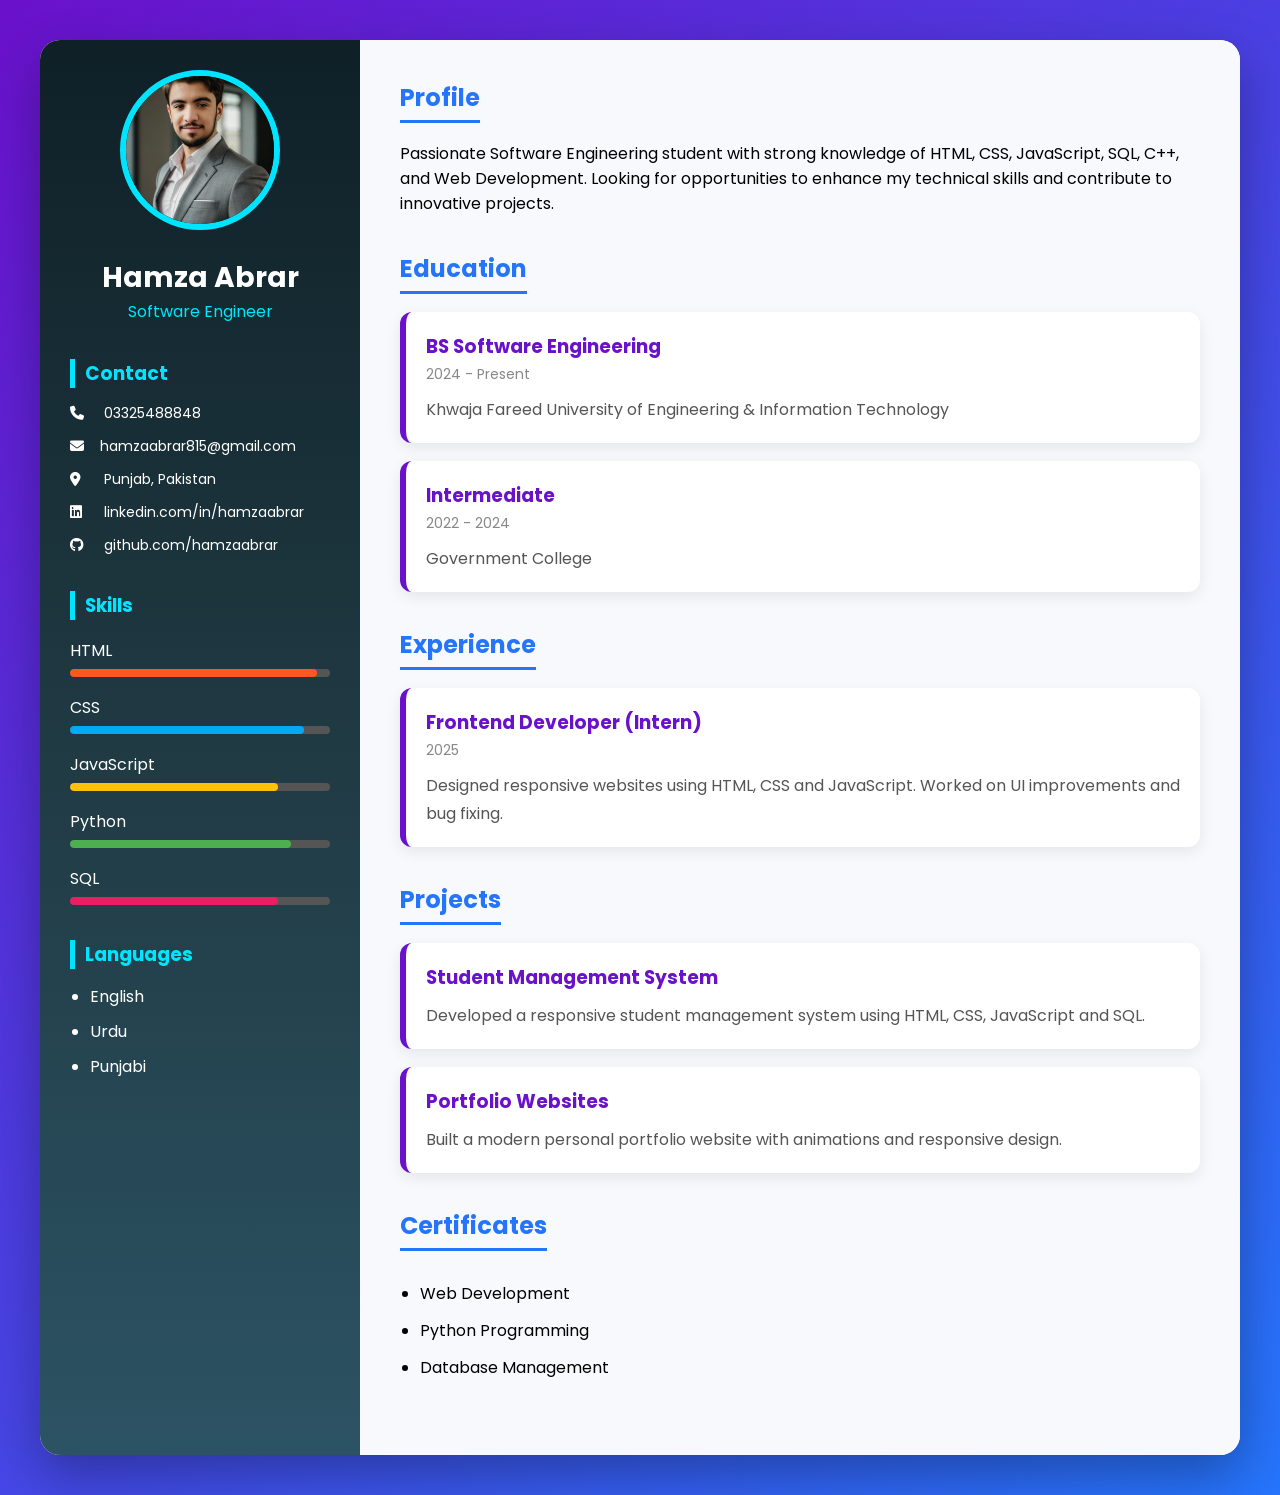
==== index.html @ 1f0e8461 "Rename file 1.html to index.html" ====
<!DOCTYPE html>
<html lang="en">
<head>
    <meta charset="UTF-8">
    <meta name="viewport" content="width=device-width, initial-scale=1.0">
    <title>Professional CV</title>
    <link rel="stylesheet" href="file.2.css">

    <!-- Google Fonts -->
    <link href="https://fonts.googleapis.com/css2?family=Poppins:wght@300;400;500;600;700&display=swap" rel="stylesheet">

    <!-- Font Awesome -->
    <link rel="stylesheet"
    href="https://cdnjs.cloudflare.com/ajax/libs/font-awesome/6.5.2/css/all.min.css">
</head>

<body>

<div class="container">

    <!-- LEFT SIDE -->
    <div class="left">

        <div class="profile">
            <img src="profile.jpg" alt="Profile">
            <h2>Hamza Abrar</h2>
            <h4>Software Engineer</h4>
        </div>

        <div class="section">
            <h3>Contact</h3>

            <p><i class="fa-solid fa-phone"></i> 03325488848</p>
            <p><i class="fa-solid fa-envelope"></i>hamzaabrar815@gmail.com</p>
            <p><i class="fa-solid fa-location-dot"></i> Punjab, Pakistan</p>
            <p><i class="fa-brands fa-linkedin"></i> linkedin.com/in/hamzaabrar</p>
            <p><i class="fa-brands fa-github"></i> github.com/hamzaabrar</p>

        </div>

        <div class="section">

            <h3>Skills</h3>

            <div class="skill">
                <span>HTML</span>
                <div class="bar"><div class="fill html"></div></div>
            </div>

            <div class="skill">
                <span>CSS</span>
                <div class="bar"><div class="fill css"></div></div>
            </div>

            <div class="skill">
                <span>JavaScript</span>
                <div class="bar"><div class="fill js"></div></div>
            </div>

            <div class="skill">
                <span>Python</span>
                <div class="bar"><div class="fill python"></div></div>
            </div>

            <div class="skill">
                <span>SQL</span>
                <div class="bar"><div class="fill sql"></div></div>
            </div>

        </div>

        <div class="section">
            <h3>Languages</h3>

            <ul>
                <li>English</li>
                <li>Urdu</li>
                <li>Punjabi</li>
            </ul>

        </div>

    </div>

    <!-- RIGHT SIDE -->

    <div class="right">

        <div class="box">

            <h2>Profile</h2>

            <p>
                Passionate Software Engineering student with strong knowledge of
                HTML, CSS, JavaScript, SQL, C++, and Web Development.
                Looking for opportunities to enhance my technical skills and
                contribute to innovative projects.
            </p>

        </div>

        <div class="box">

            <h2>Education</h2>

            <div class="item">

                <h3>BS Software Engineering</h3>

                <span>2024 - Present</span>

                <p>Khwaja Fareed University of Engineering & Information Technology</p>

            </div>

            <div class="item">

                <h3>Intermediate</h3>

                <span>2022 - 2024</span>

                <p>Government College</p>

            </div>

        </div>

        <div class="box">

            <h2>Experience</h2>

            <div class="item">

                <h3>Frontend Developer (Intern)</h3>

                <span>2025</span>

                <p>
                    Designed responsive websites using HTML, CSS and JavaScript.
                    Worked on UI improvements and bug fixing.
                </p>

            </div>

        </div>

        <div class="box">

            <h2>Projects</h2>

            <div class="item">

                <h3>Student Management System</h3>

                <p>
                    Developed a responsive student management system using
                    HTML, CSS, JavaScript and SQL.
                </p>

            </div>

            <div class="item">

                <h3>Portfolio Websites</h3>

                <p>
                    Built a modern personal portfolio website with animations
                    and responsive design.
                </p>

            </div>

        </div>

        <div class="box">

            <h2>Certificates</h2>

            <ul>

                <li>Web Development</li>
                <li>Python Programming</li>
                <li>Database Management</li>

            </ul>

        </div>

    </div>

</div>

</body>
</html>
---- file.2.css ----
*{
    margin:0;
    padding:0;
    box-sizing:border-box;
    font-family:'Poppins',sans-serif;
}

body{
    background:linear-gradient(135deg,#6a11cb,#2575fc);
    padding:40px;
}

.container{
    max-width:1200px;
    margin:auto;
    display:grid;
    grid-template-columns:320px 1fr;
    background:#fff;
    border-radius:20px;
    overflow:hidden;
    box-shadow:0 20px 50px rgba(0,0,0,.3);
}

.left{
    background:linear-gradient(180deg,#0f2027,#203a43,#2c5364);
    color:#fff;
    padding:30px;
}

.profile{
    text-align:center;
}

.profile img{
    width:160px;
    height:160px;
    border-radius:50%;
    border:6px solid #00e5ff;
    object-fit:cover;
    margin-bottom:20px;
}

.profile h2{
    font-size:28px;
}

.profile h4{
    color:#00e5ff;
    font-weight:400;
}

.section{
    margin-top:35px;
}

.section h3{
    margin-bottom:15px;
    color:#00e5ff;
    border-left:5px solid #00e5ff;
    padding-left:10px;
}

.section p{
    margin:12px 0;
    font-size:14px;
}

.section i{
    width:30px;
}

.skill{
    margin:18px 0;
}

.bar{
    height:8px;
    background:#555;
    border-radius:20px;
    overflow:hidden;
    margin-top:6px;
}

.fill{
    height:100%;
    border-radius:20px;
}

.html{width:95%;background:#ff5722;}
.css{width:90%;background:#03a9f4;}
.js{width:80%;background:#ffc107;}
.python{width:85%;background:#4caf50;}
.sql{width:80%;background:#e91e63;}

.section ul{
    padding-left:20px;
}

.section li{
    margin:10px 0;
}

.right{
    padding:40px;
    background:#f8f9fc;
}

.box{
    margin-bottom:35px;
}

.box h2{
    color:#2575fc;
    margin-bottom:18px;
    border-bottom:3px solid #2575fc;
    display:inline-block;
    padding-bottom:5px;
}

.item{
    background:#fff;
    padding:20px;
    border-left:6px solid #6a11cb;
    border-radius:12px;
    margin-bottom:18px;
    box-shadow:0 5px 15px rgba(0,0,0,.08);
    transition:.3s;
}

.item:hover{
    transform:translateY(-5px);
}

.item h3{
    color:#6a11cb;
}

.item span{
    color:#888;
    font-size:14px;
}

.item p{
    margin-top:10px;
    color:#555;
    line-height:1.7;
}

.box ul{
    padding-left:20px;
}

.box li{
    margin:12px 0;
}

@media(max-width:900px){

.container{
    grid-template-columns:1fr;
}

.left{
    text-align:center;
}

.section h3{
    border:none;
}

}
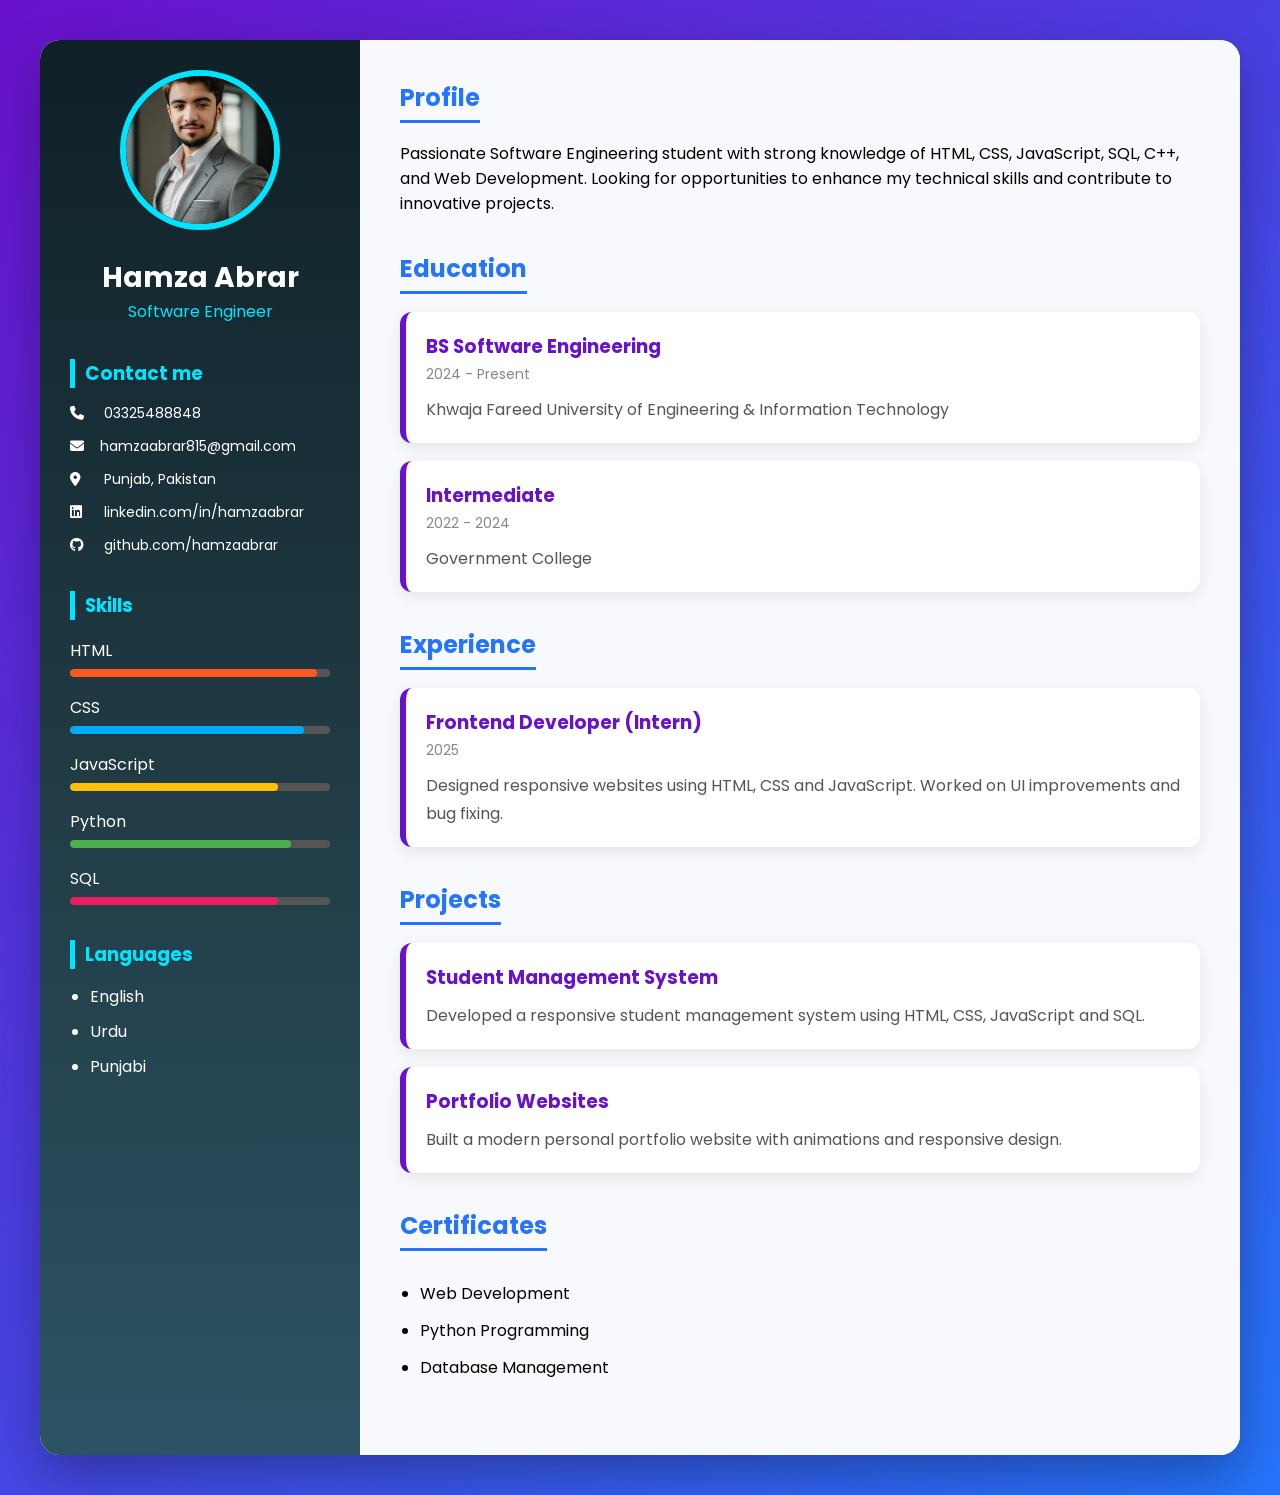
==== commit bcb2e7ba: "Update index.html" ====
--- a/index.html
+++ b/index.html
@@ -4,7 +4,7 @@
     <meta charset="UTF-8">
     <meta name="viewport" content="width=device-width, initial-scale=1.0">
     <title>Professional CV</title>
-    <link rel="stylesheet" href="file.2.css">
+    <link rel="stylesheet" href="style.css">
 
     <!-- Google Fonts -->
     <link href="https://fonts.googleapis.com/css2?family=Poppins:wght@300;400;500;600;700&display=swap" rel="stylesheet">
@@ -28,7 +28,7 @@
         </div>
 
         <div class="section">
-            <h3>Contact</h3>
+            <h3>Contact me</h3>
 
             <p><i class="fa-solid fa-phone"></i> 03325488848</p>
             <p><i class="fa-solid fa-envelope"></i>hamzaabrar815@gmail.com</p>
--- a/style.css
+++ b/style.css
@@ -0,0 +1,171 @@
+*{
+    margin:0;
+    padding:0;
+    box-sizing:border-box;
+    font-family:'Poppins',sans-serif;
+}
+
+body{
+    background:linear-gradient(135deg,#6a11cb,#2575fc);
+    padding:40px;
+}
+
+.container{
+    max-width:1200px;
+    margin:auto;
+    display:grid;
+    grid-template-columns:320px 1fr;
+    background:#fff;
+    border-radius:20px;
+    overflow:hidden;
+    box-shadow:0 20px 50px rgba(0,0,0,.3);
+}
+
+.left{
+    background:linear-gradient(180deg,#0f2027,#203a43,#2c5364);
+    color:#fff;
+    padding:30px;
+}
+
+.profile{
+    text-align:center;
+}
+
+.profile img{
+    width:160px;
+    height:160px;
+    border-radius:50%;
+    border:6px solid #00e5ff;
+    object-fit:cover;
+    margin-bottom:20px;
+}
+
+.profile h2{
+    font-size:28px;
+}
+
+.profile h4{
+    color:#00e5ff;
+    font-weight:400;
+}
+
+.section{
+    margin-top:35px;
+}
+
+.section h3{
+    margin-bottom:15px;
+    color:#00e5ff;
+    border-left:5px solid #00e5ff;
+    padding-left:10px;
+}
+
+.section p{
+    margin:12px 0;
+    font-size:14px;
+}
+
+.section i{
+    width:30px;
+}
+
+.skill{
+    margin:18px 0;
+}
+
+.bar{
+    height:8px;
+    background:#555;
+    border-radius:20px;
+    overflow:hidden;
+    margin-top:6px;
+}
+
+.fill{
+    height:100%;
+    border-radius:20px;
+}
+
+.html{width:95%;background:#ff5722;}
+.css{width:90%;background:#03a9f4;}
+.js{width:80%;background:#ffc107;}
+.python{width:85%;background:#4caf50;}
+.sql{width:80%;background:#e91e63;}
+
+.section ul{
+    padding-left:20px;
+}
+
+.section li{
+    margin:10px 0;
+}
+
+.right{
+    padding:40px;
+    background:#f8f9fc;
+}
+
+.box{
+    margin-bottom:35px;
+}
+
+.box h2{
+    color:#2575fc;
+    margin-bottom:18px;
+    border-bottom:3px solid #2575fc;
+    display:inline-block;
+    padding-bottom:5px;
+}
+
+.item{
+    background:#fff;
+    padding:20px;
+    border-left:6px solid #6a11cb;
+    border-radius:12px;
+    margin-bottom:18px;
+    box-shadow:0 5px 15px rgba(0,0,0,.08);
+    transition:.3s;
+}
+
+.item:hover{
+    transform:translateY(-5px);
+}
+
+.item h3{
+    color:#6a11cb;
+}
+
+.item span{
+    color:#888;
+    font-size:14px;
+}
+
+.item p{
+    margin-top:10px;
+    color:#555;
+    line-height:1.7;
+}
+
+.box ul{
+    padding-left:20px;
+}
+
+.box li{
+    margin:12px 0;
+}
+
+@media(max-width:900px){
+
+.container{
+    grid-template-columns:1fr;
+}
+
+.left{
+    text-align:center;
+}
+
+.section h3{
+    border:none;
+}
+
+}
